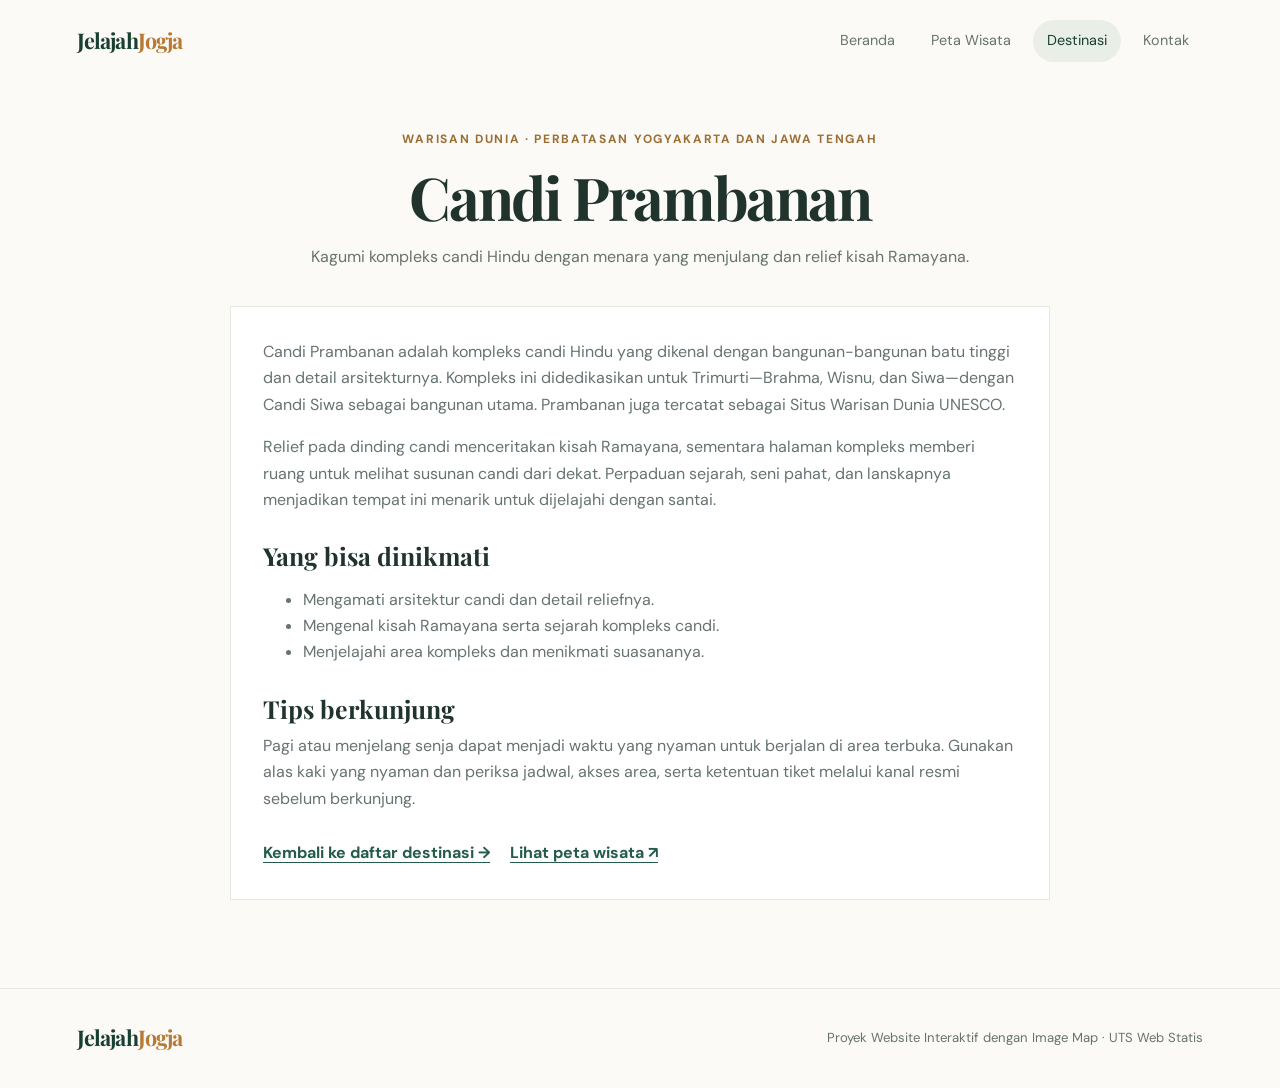
==== candi-prambanan.html @ 130a4364 "Publish Jelajah Jogja website Co-authored-by: Copilot <223556219+Copilot@users.noreply.github.com>" ====
<!doctype html>
<html lang="id">
<head>
  <meta charset="utf-8">
  <meta name="viewport" content="width=device-width, initial-scale=1">
  <meta name="description" content="Kenali Candi Prambanan, kompleks candi Hindu dengan arsitektur dan relief yang memukau.">
  <title>Jelajah Jogja — Candi Prambanan</title>
  <link rel="stylesheet" href="css/style.css">
</head>
<body>
  <header class="site-header">
    <a class="brand" href="index.html">Jelajah<span>Jogja</span></a>
    <nav aria-label="Navigasi utama">
      <a href="index.html">Beranda</a>
      <a href="peta.html">Peta Wisata</a>
      <a class="active" aria-current="page" href="destinasi.html">Destinasi</a>
      <a href="kontak.html">Kontak</a>
    </nav>
  </header>

  <main class="page-main">
    <section class="page-heading">
      <p class="eyebrow">Warisan dunia · Perbatasan Yogyakarta dan Jawa Tengah</p>
      <h1>Candi Prambanan</h1>
      <p>Kagumi kompleks candi Hindu dengan menara yang menjulang dan relief kisah Ramayana.</p>
    </section>

    <article class="destination-detail">
      <p>Candi Prambanan adalah kompleks candi Hindu yang dikenal dengan bangunan-bangunan batu tinggi dan detail arsitekturnya. Kompleks ini didedikasikan untuk Trimurti—Brahma, Wisnu, dan Siwa—dengan Candi Siwa sebagai bangunan utama. Prambanan juga tercatat sebagai Situs Warisan Dunia UNESCO.</p>
      <p>Relief pada dinding candi menceritakan kisah Ramayana, sementara halaman kompleks memberi ruang untuk melihat susunan candi dari dekat. Perpaduan sejarah, seni pahat, dan lanskapnya menjadikan tempat ini menarik untuk dijelajahi dengan santai.</p>

      <h2>Yang bisa dinikmati</h2>
      <ul>
        <li>Mengamati arsitektur candi dan detail reliefnya.</li>
        <li>Mengenal kisah Ramayana serta sejarah kompleks candi.</li>
        <li>Menjelajahi area kompleks dan menikmati suasananya.</li>
      </ul>

      <h2>Tips berkunjung</h2>
      <p>Pagi atau menjelang senja dapat menjadi waktu yang nyaman untuk berjalan di area terbuka. Gunakan alas kaki yang nyaman dan periksa jadwal, akses area, serta ketentuan tiket melalui kanal resmi sebelum berkunjung.</p>

      <p class="detail-actions">
        <a class="text-link" href="destinasi.html#prambanan">Kembali ke daftar destinasi <span aria-hidden="true">→</span></a>
        <a class="text-link" href="peta.html">Lihat peta wisata <span aria-hidden="true">↗</span></a>
      </p>
    </article>
  </main>

  <footer class="site-footer">
    <a class="brand" href="index.html">Jelajah<span>Jogja</span></a>
    <p>Proyek Website Interaktif dengan Image Map · UTS Web Statis</p>
  </footer>
</body>
</html>
---- css/style.css ----
@import url('https://fonts.googleapis.com/css2?family=DM+Sans:wght@400;500;600;700&family=Playfair+Display:wght@600;700&display=swap');

:root {
  color-scheme: light;
  --ink: #20342d;
  --muted: #66746d;
  --paper: #fbfaf6;
  --white: #fff;
  --green: #245c48;
  --green-dark: #183f32;
  --line: #e6e8df;
  --gold: #e7b958;
  --coral: #e8785c;
}

* {
  box-sizing: border-box;
}

html {
  scroll-behavior: smooth;
}

body {
  margin: 0;
  background: var(--paper);
  color: var(--ink);
  font-family: "DM Sans", Arial, sans-serif;
  line-height: 1.65;
}

a {
  color: inherit;
}

.site-header {
  min-height: 82px;
  padding: 0 max(6vw, 24px);
  display: flex;
  align-items: center;
  justify-content: space-between;
  gap: 24px;
  background: var(--paper);
}

.brand {
  color: var(--green-dark);
  font-family: "Playfair Display", Georgia, serif;
  font-size: 1.35rem;
  font-weight: 700;
  letter-spacing: -.04em;
  text-decoration: none;
  white-space: nowrap;
}

.brand span {
  color: #b87936;
}

nav {
  display: flex;
  flex-wrap: wrap;
  gap: 8px;
}

nav a {
  padding: 9px 14px;
  color: var(--muted);
  font-size: .9rem;
  text-decoration: none;
  border-radius: 999px;
}

nav a:hover,
nav a.active {
  color: var(--green-dark);
  background: #e9efe7;
}

.hero {
  min-height: 475px;
  padding: 56px max(9vw, 28px);
  display: grid;
  grid-template-columns: 1fr 1fr;
  align-items: center;
  gap: 48px;
  background: #eef1e8;
}

.hero-copy {
  max-width: 520px;
}

.eyebrow {
  margin: 0 0 12px;
  color: #9c6e36;
  font-size: .75rem;
  font-weight: 700;
  letter-spacing: .14em;
  text-transform: uppercase;
}

h1,
h2,
h3,
p {
  margin-top: 0;
}

h1,
h2 {
  font-family: "Playfair Display", Georgia, serif;
  line-height: 1.18;
}

.hero h1 {
  max-width: 530px;
  margin-bottom: 20px;
  font-size: clamp(2.7rem, 5vw, 4.5rem);
  letter-spacing: -.045em;
}

.hero-copy > p:not(.eyebrow) {
  max-width: 470px;
  margin-bottom: 28px;
  color: var(--muted);
}

.hero-image {
  width: 100%;
  max-height: 330px;
  object-fit: cover;
  border-radius: 46% 46% 12px 12px;
  box-shadow: 0 20px 50px #234d3924;
}

.button {
  display: inline-flex;
  align-items: center;
  gap: 14px;
  padding: 13px 20px;
  border: 0;
  border-radius: 4px;
  background: var(--green);
  color: var(--white);
  font: inherit;
  font-weight: 600;
  text-decoration: none;
  cursor: pointer;
}

.button:hover {
  background: var(--green-dark);
}

.button-light {
  background: #f9f7ef;
  color: var(--green-dark);
}

.button-light:hover {
  background: var(--white);
}

.section,
.feature-grid,
.cta-band,
.page-main {
  width: min(1120px, calc(100% - 48px));
  margin-right: auto;
  margin-left: auto;
}

.intro {
  padding-top: 82px;
  padding-bottom: 28px;
  display: grid;
  grid-template-columns: .9fr 1.1fr;
  gap: 60px;
  align-items: end;
}

.intro h2,
.map-note h2,
.table-section h2,
.contact-aside h2 {
  margin-bottom: 0;
  font-size: clamp(1.8rem, 3vw, 2.5rem);
}

.intro > p {
  margin-bottom: 4px;
  color: var(--muted);
}

.feature-grid {
  padding: 20px 0 82px;
  display: grid;
  grid-template-columns: repeat(3, 1fr);
  gap: 18px;
}

.feature-card {
  padding: 27px;
  background: var(--white);
  border: 1px solid var(--line);
}

.feature-number {
  color: #b87936;
  font-size: .8rem;
  font-weight: 700;
}

.feature-card h3 {
  margin: 20px 0 8px;
  font-family: "Playfair Display", Georgia, serif;
  font-size: 1.35rem;
}

.feature-card p {
  margin-bottom: 0;
  color: var(--muted);
  font-size: .93rem;
}

.cta-band {
  margin-bottom: 80px;
  padding: 34px 40px;
  display: flex;
  align-items: center;
  justify-content: space-between;
  gap: 24px;
  background: var(--green-dark);
  color: var(--white);
}

.cta-band .eyebrow {
  color: #eac57c;
}

.cta-band h2 {
  max-width: 600px;
  margin-bottom: 0;
  font-size: 1.8rem;
}

.site-footer {
  min-height: 100px;
  padding: 24px max(6vw, 24px);
  display: flex;
  align-items: center;
  justify-content: space-between;
  gap: 20px;
  border-top: 1px solid var(--line);
}

.site-footer p {
  margin: 0;
  color: var(--muted);
  font-size: .82rem;
}

.page-main {
  padding-top: 48px;
  padding-bottom: 88px;
}

.page-heading {
  max-width: 720px;
  margin: 0 auto 36px;
  text-align: center;
}

.page-heading h1 {
  margin-bottom: 12px;
  font-size: clamp(2.4rem, 5vw, 3.7rem);
  letter-spacing: -.04em;
}

.page-heading > p:last-child {
  margin-bottom: 0;
  color: var(--muted);
}

.map-panel {
  padding: 18px;
  background: var(--white);
  border: 1px solid var(--line);
}

.map-scroll {
  overflow-x: auto;
}

.map-image {
  display: block;
  width: 900px;
  height: 520px;
  max-width: none;
}

.map-hint {
  margin: 16px 8px;
  color: var(--muted);
  font-size: .9rem;
}

.map-hint span {
  color: var(--coral);
}

.map-legend {
  padding: 16px 8px 4px;
  display: flex;
  flex-wrap: wrap;
  gap: 12px 24px;
  border-top: 1px solid var(--line);
}

.map-legend a {
  display: inline-flex;
  align-items: center;
  gap: 9px;
  font-size: .9rem;
  text-decoration: none;
}

.map-legend a:hover,
.text-link:hover,
.page-links a:hover {
  color: #a36126;
}

.legend-dot {
  width: 12px;
  height: 12px;
  border-radius: 50%;
}

.coral {
  background: var(--coral);
}

.gold {
  background: var(--gold);
}

.green {
  background: #39866b;
}

.map-note {
  padding-top: 48px;
}

.map-note ol {
  padding-left: 22px;
  color: var(--muted);
}

.map-note li {
  padding: 3px 0;
}

.text-link {
  color: var(--green);
  font-weight: 700;
  text-decoration-thickness: 1px;
  text-underline-offset: 4px;
}

.destination-list {
  display: grid;
  gap: 18px;
}

.destination-card {
  display: grid;
  grid-template-columns: 300px 1fr;
  min-height: 260px;
  scroll-margin-top: 24px;
  background: var(--white);
  border: 1px solid var(--line);
}

.destination-card > img {
  width: 100%;
  height: 100%;
  min-height: 260px;
  object-fit: cover;
}

.destination-copy {
  padding: 26px 32px;
}

.destination-copy h2 {
  margin-bottom: 10px;
  font-size: 1.8rem;
}

.destination-copy > p:not(.eyebrow),
.destination-copy ul {
  color: var(--muted);
  font-size: .92rem;
}

.destination-copy ul {
  padding-left: 20px;
}

.destination-detail {
  max-width: 820px;
  margin: 0 auto;
  padding: 32px;
  background: var(--white);
  border: 1px solid var(--line);
}

.destination-detail h2 {
  margin: 28px 0 10px;
  font-size: 1.55rem;
}

.destination-detail p,
.destination-detail ul {
  color: var(--muted);
}

.destination-detail .detail-actions {
  margin: 28px 0 0;
  display: flex;
  flex-wrap: wrap;
  gap: 20px;
}

.table-section {
  padding-top: 70px;
}

.table-section h2 {
  margin-bottom: 22px;
}

.table-wrap {
  overflow-x: auto;
}

table {
  width: 100%;
  border-collapse: collapse;
  background: var(--white);
  text-align: left;
}

th,
td {
  padding: 14px 16px;
  border: 1px solid var(--line);
}

th {
  background: #e9efe7;
  color: var(--green-dark);
  font-size: .88rem;
}

td {
  color: var(--muted);
  font-size: .9rem;
}

.table-note,
.form-note {
  margin: 12px 0 0;
  color: var(--muted);
  font-size: .82rem;
}

.contact-layout {
  display: grid;
  grid-template-columns: 1.35fr .8fr;
  gap: 24px;
  align-items: start;
}

.contact-form,
.contact-aside {
  padding: 30px;
  background: var(--white);
  border: 1px solid var(--line);
}

.form-row {
  margin: 0 0 20px;
  padding: 0;
  border: 0;
}

.form-row > label,
.form-row legend {
  display: block;
  margin-bottom: 7px;
  color: var(--ink);
  font-size: .9rem;
  font-weight: 700;
}

.form-row input:not([type="radio"]),
.form-row select,
.form-row textarea {
  width: 100%;
  padding: 12px 13px;
  border: 1px solid #d8ddd3;
  border-radius: 3px;
  background: #fdfdfb;
  color: var(--ink);
  font: inherit;
}

.form-row textarea {
  resize: vertical;
}

.form-row input:focus,
.form-row select:focus,
.form-row textarea:focus {
  outline: 2px solid #98b7a5;
  outline-offset: 1px;
}

.choice {
  display: inline-flex !important;
  align-items: center;
  gap: 8px;
  margin: 4px 16px 0 0;
  color: var(--muted) !important;
  font-weight: 400 !important;
}

.contact-aside {
  background: #eef1e8;
}

.contact-aside h2 {
  margin-bottom: 14px;
}

.contact-aside > p:not(.eyebrow) {
  color: var(--muted);
}

.aside-divider {
  height: 1px;
  margin: 25px 0;
  background: #d7ddd2;
}

.contact-aside h3 {
  margin-bottom: 8px;
  font-size: 1rem;
}

.page-links {
  padding-left: 18px;
}

.page-links li {
  padding: 3px 0;
}

.page-links a {
  color: var(--green);
  text-underline-offset: 3px;
}

@media (max-width: 760px) {
  .site-header {
    padding-top: 14px;
    padding-bottom: 14px;
    align-items: flex-start;
    flex-direction: column;
    gap: 8px;
  }

  nav {
    gap: 2px;
  }

  nav a {
    padding: 7px 10px;
    font-size: .83rem;
  }

  .hero {
    padding: 48px 24px;
    grid-template-columns: 1fr;
    gap: 30px;
  }

  .hero-image {
    max-height: 260px;
  }

  .intro {
    padding-top: 56px;
    grid-template-columns: 1fr;
    gap: 16px;
  }

  .feature-grid {
    padding-bottom: 56px;
    grid-template-columns: 1fr;
  }

  .cta-band {
    margin-bottom: 56px;
    padding: 28px;
    align-items: flex-start;
    flex-direction: column;
  }

  .destination-card {
    grid-template-columns: 1fr;
  }

  .destination-card > img {
    height: 210px;
    min-height: 0;
  }

  .destination-copy {
    padding: 22px;
  }

  .destination-detail {
    padding: 22px;
  }

  .contact-layout {
    grid-template-columns: 1fr;
  }

  .contact-form,
  .contact-aside {
    padding: 22px;
  }

  .site-footer {
    align-items: flex-start;
    flex-direction: column;
  }
}
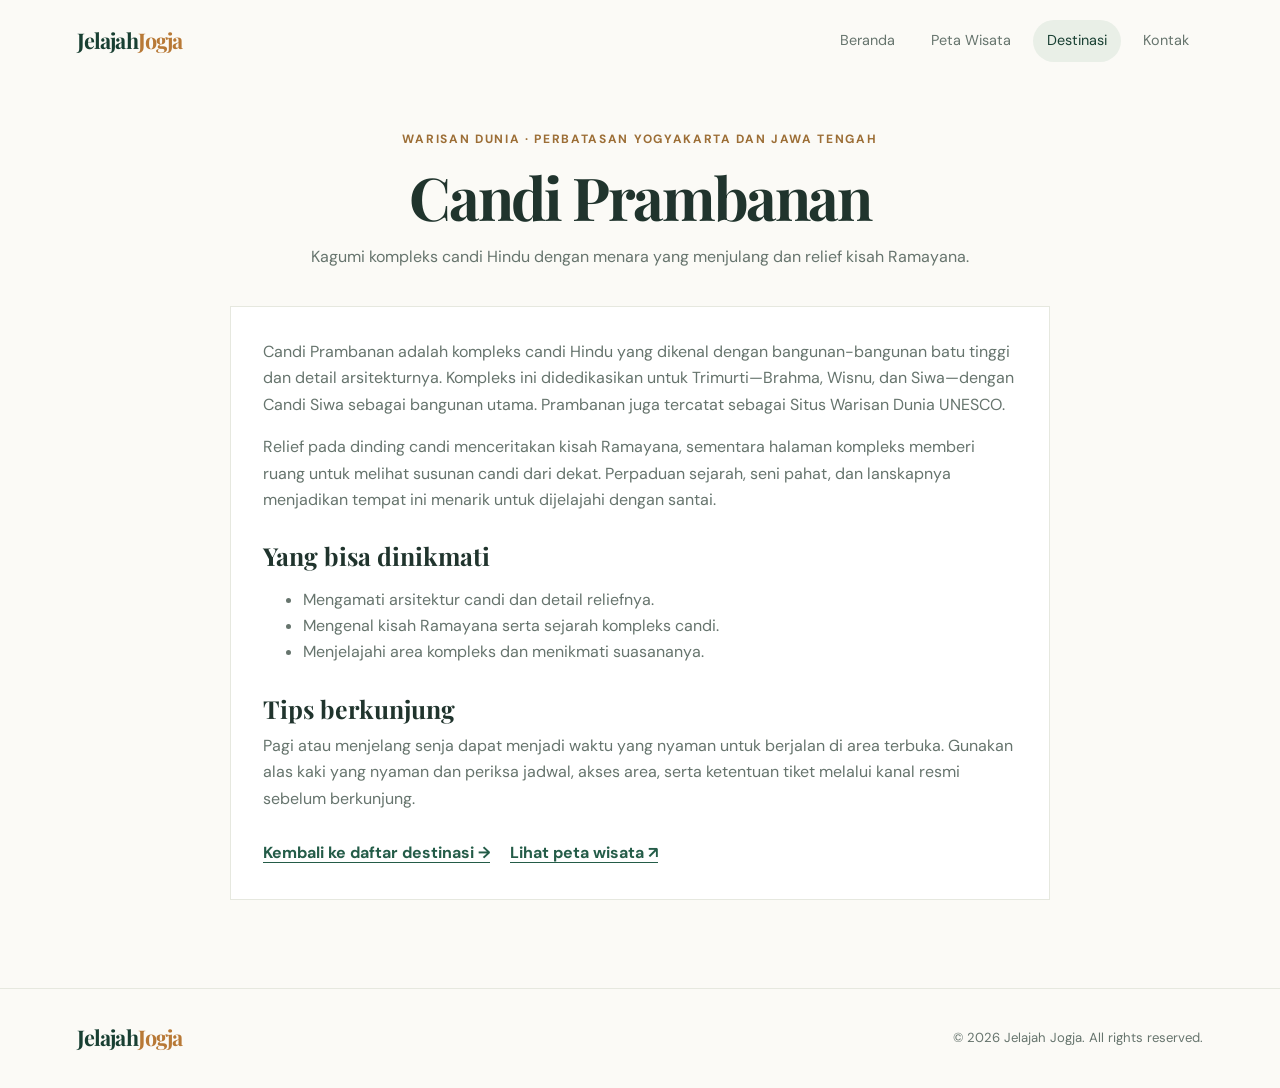
==== commit 1a35d0a1: "Update Jelajah Jogja website Co-authored-by: Copilot <223556219+Copilot@users.noreply.github.com>" ====
--- a/candi-prambanan.html
+++ b/candi-prambanan.html
@@ -48,7 +48,7 @@
 
   <footer class="site-footer">
     <a class="brand" href="index.html">Jelajah<span>Jogja</span></a>
-    <p>Proyek Website Interaktif dengan Image Map · UTS Web Statis</p>
+    <p>&copy; 2026 Jelajah Jogja. All rights reserved.</p>
   </footer>
 </body>
 </html>
--- a/css/style.css
+++ b/css/style.css
@@ -1,4 +1,4 @@
-@import url('https://fonts.googleapis.com/css2?family=DM+Sans:wght@400;500;600;700&family=Playfair+Display:wght@600;700&display=swap');
+﻿@import url('https://fonts.googleapis.com/css2?family=DM+Sans:wght@400;500;600;700&family=Playfair+Display:wght@600;700&display=swap');
 
 :root {
   color-scheme: light;
@@ -13,14 +13,8 @@
   --coral: #e8785c;
 }
 
-* {
-  box-sizing: border-box;
-}
-
-html {
-  scroll-behavior: smooth;
-}
-
+* { box-sizing: border-box; }
+html { scroll-behavior: smooth; }
 body {
   margin: 0;
   background: var(--paper);
@@ -28,19 +22,29 @@
   font-family: "DM Sans", Arial, sans-serif;
   line-height: 1.65;
 }
-
-a {
-  color: inherit;
-}
-
-.site-header {
+a { color: inherit; }
+img { display: block; max-width: 100%; }
+
+.site-header,
+.site-footer {
   min-height: 82px;
   padding: 0 max(6vw, 24px);
   display: flex;
   align-items: center;
   justify-content: space-between;
   gap: 24px;
-  background: var(--paper);
+}
+.site-header { background: var(--paper); }
+.site-footer {
+  min-height: 100px;
+  padding-top: 24px;
+  padding-bottom: 24px;
+  border-top: 1px solid var(--line);
+}
+.site-footer p {
+  margin: 0;
+  color: var(--muted);
+  font-size: .82rem;
 }
 
 .brand {
@@ -52,17 +56,13 @@
   text-decoration: none;
   white-space: nowrap;
 }
-
-.brand span {
-  color: #b87936;
-}
+.brand span { color: #b87936; }
 
 nav {
   display: flex;
   flex-wrap: wrap;
   gap: 8px;
 }
-
 nav a {
   padding: 9px 14px;
   color: var(--muted);
@@ -70,7 +70,6 @@
   text-decoration: none;
   border-radius: 999px;
 }
-
 nav a:hover,
 nav a.active {
   color: var(--green-dark);
@@ -86,11 +85,7 @@
   gap: 48px;
   background: #eef1e8;
 }
-
-.hero-copy {
-  max-width: 520px;
-}
-
+.hero-copy { max-width: 520px; }
 .eyebrow {
   margin: 0 0 12px;
   color: #9c6e36;
@@ -100,32 +95,22 @@
   text-transform: uppercase;
 }
 
-h1,
-h2,
-h3,
-p {
-  margin-top: 0;
-}
-
-h1,
-h2 {
+h1, h2, h3, p { margin-top: 0; }
+h1, h2 {
   font-family: "Playfair Display", Georgia, serif;
   line-height: 1.18;
 }
-
 .hero h1 {
   max-width: 530px;
   margin-bottom: 20px;
   font-size: clamp(2.7rem, 5vw, 4.5rem);
   letter-spacing: -.045em;
 }
-
 .hero-copy > p:not(.eyebrow) {
   max-width: 470px;
   margin-bottom: 28px;
   color: var(--muted);
 }
-
 .hero-image {
   width: 100%;
   max-height: 330px;
@@ -148,27 +133,20 @@
   text-decoration: none;
   cursor: pointer;
 }
-
-.button:hover {
-  background: var(--green-dark);
-}
-
+.button:hover { background: var(--green-dark); }
 .button-light {
   background: #f9f7ef;
   color: var(--green-dark);
 }
-
-.button-light:hover {
-  background: var(--white);
-}
+.button-light:hover { background: var(--white); }
 
 .section,
 .feature-grid,
 .cta-band,
 .page-main {
   width: min(1120px, calc(100% - 48px));
+  margin-left: auto;
   margin-right: auto;
-  margin-left: auto;
 }
 
 .intro {
@@ -179,7 +157,6 @@
   gap: 60px;
   align-items: end;
 }
-
 .intro h2,
 .map-note h2,
 .table-section h2,
@@ -187,11 +164,7 @@
   margin-bottom: 0;
   font-size: clamp(1.8rem, 3vw, 2.5rem);
 }
-
-.intro > p {
-  margin-bottom: 4px;
-  color: var(--muted);
-}
+.intro > p { margin-bottom: 4px; color: var(--muted); }
 
 .feature-grid {
   padding: 20px 0 82px;
@@ -199,25 +172,21 @@
   grid-template-columns: repeat(3, 1fr);
   gap: 18px;
 }
-
 .feature-card {
   padding: 27px;
   background: var(--white);
   border: 1px solid var(--line);
 }
-
 .feature-number {
   color: #b87936;
   font-size: .8rem;
   font-weight: 700;
 }
-
 .feature-card h3 {
   margin: 20px 0 8px;
   font-family: "Playfair Display", Georgia, serif;
   font-size: 1.35rem;
 }
-
 .feature-card p {
   margin-bottom: 0;
   color: var(--muted);
@@ -234,50 +203,27 @@
   background: var(--green-dark);
   color: var(--white);
 }
-
-.cta-band .eyebrow {
-  color: #eac57c;
-}
-
+.cta-band .eyebrow { color: #eac57c; }
 .cta-band h2 {
   max-width: 600px;
   margin-bottom: 0;
   font-size: 1.8rem;
 }
 
-.site-footer {
-  min-height: 100px;
-  padding: 24px max(6vw, 24px);
-  display: flex;
-  align-items: center;
-  justify-content: space-between;
-  gap: 20px;
-  border-top: 1px solid var(--line);
-}
-
-.site-footer p {
-  margin: 0;
-  color: var(--muted);
-  font-size: .82rem;
-}
-
 .page-main {
   padding-top: 48px;
   padding-bottom: 88px;
 }
-
 .page-heading {
   max-width: 720px;
   margin: 0 auto 36px;
   text-align: center;
 }
-
 .page-heading h1 {
   margin-bottom: 12px;
   font-size: clamp(2.4rem, 5vw, 3.7rem);
   letter-spacing: -.04em;
 }
-
 .page-heading > p:last-child {
   margin-bottom: 0;
   color: var(--muted);
@@ -288,28 +234,19 @@
   background: var(--white);
   border: 1px solid var(--line);
 }
-
-.map-scroll {
-  overflow-x: auto;
-}
-
+.map-scroll { overflow-x: auto; }
 .map-image {
   display: block;
   width: 900px;
   height: 520px;
   max-width: none;
 }
-
 .map-hint {
   margin: 16px 8px;
   color: var(--muted);
   font-size: .9rem;
 }
-
-.map-hint span {
-  color: var(--coral);
-}
-
+.map-hint span { color: var(--coral); }
 .map-legend {
   padding: 16px 8px 4px;
   display: flex;
@@ -317,7 +254,6 @@
   gap: 12px 24px;
   border-top: 1px solid var(--line);
 }
-
 .map-legend a {
   display: inline-flex;
   align-items: center;
@@ -325,44 +261,24 @@
   font-size: .9rem;
   text-decoration: none;
 }
-
 .map-legend a:hover,
 .text-link:hover,
-.page-links a:hover {
-  color: #a36126;
-}
-
+.page-links a:hover { color: #a36126; }
 .legend-dot {
   width: 12px;
   height: 12px;
   border-radius: 50%;
 }
-
-.coral {
-  background: var(--coral);
-}
-
-.gold {
-  background: var(--gold);
-}
-
-.green {
-  background: #39866b;
-}
-
-.map-note {
-  padding-top: 48px;
-}
-
+.coral { background: var(--coral); }
+.gold { background: var(--gold); }
+.green { background: #39866b; }
+
+.map-note { padding-top: 48px; }
 .map-note ol {
   padding-left: 22px;
   color: var(--muted);
 }
-
-.map-note li {
-  padding: 3px 0;
-}
-
+.map-note li { padding: 3px 0; }
 .text-link {
   color: var(--green);
   font-weight: 700;
@@ -370,11 +286,7 @@
   text-underline-offset: 4px;
 }
 
-.destination-list {
-  display: grid;
-  gap: 18px;
-}
-
+.destination-list { display: grid; gap: 18px; }
 .destination-card {
   display: grid;
   grid-template-columns: 300px 1fr;
@@ -383,32 +295,23 @@
   background: var(--white);
   border: 1px solid var(--line);
 }
-
 .destination-card > img {
   width: 100%;
   height: 100%;
   min-height: 260px;
   object-fit: cover;
 }
-
-.destination-copy {
-  padding: 26px 32px;
-}
-
+.destination-copy { padding: 26px 32px; }
 .destination-copy h2 {
   margin-bottom: 10px;
   font-size: 1.8rem;
 }
-
 .destination-copy > p:not(.eyebrow),
 .destination-copy ul {
   color: var(--muted);
   font-size: .92rem;
 }
-
-.destination-copy ul {
-  padding-left: 20px;
-}
+.destination-copy ul { padding-left: 20px; }
 
 .destination-detail {
   max-width: 820px;
@@ -417,17 +320,12 @@
   background: var(--white);
   border: 1px solid var(--line);
 }
-
 .destination-detail h2 {
   margin: 28px 0 10px;
   font-size: 1.55rem;
 }
-
 .destination-detail p,
-.destination-detail ul {
-  color: var(--muted);
-}
-
+.destination-detail ul { color: var(--muted); }
 .destination-detail .detail-actions {
   margin: 28px 0 0;
   display: flex;
@@ -435,16 +333,14 @@
   gap: 20px;
 }
 
-.table-section {
-  padding-top: 70px;
-}
-
-.table-section h2 {
-  margin-bottom: 22px;
-}
-
-.table-wrap {
-  overflow-x: auto;
+.table-section { padding-top: 70px; }
+.table-section h2 { margin-bottom: 22px; }
+.table-wrap { overflow-x: auto; }
+.table-note,
+.form-note {
+  margin: 12px 0 0;
+  color: var(--muted);
+  font-size: .82rem;
 }
 
 table {
@@ -453,29 +349,19 @@
   background: var(--white);
   text-align: left;
 }
-
 th,
 td {
   padding: 14px 16px;
   border: 1px solid var(--line);
 }
-
 th {
   background: #e9efe7;
   color: var(--green-dark);
   font-size: .88rem;
 }
-
 td {
   color: var(--muted);
   font-size: .9rem;
-}
-
-.table-note,
-.form-note {
-  margin: 12px 0 0;
-  color: var(--muted);
-  font-size: .82rem;
 }
 
 .contact-layout {
@@ -484,20 +370,17 @@
   gap: 24px;
   align-items: start;
 }
-
 .contact-form,
 .contact-aside {
   padding: 30px;
   background: var(--white);
   border: 1px solid var(--line);
 }
-
 .form-row {
   margin: 0 0 20px;
   padding: 0;
   border: 0;
 }
-
 .form-row > label,
 .form-row legend {
   display: block;
@@ -506,7 +389,6 @@
   font-size: .9rem;
   font-weight: 700;
 }
-
 .form-row input:not([type="radio"]),
 .form-row select,
 .form-row textarea {
@@ -518,18 +400,13 @@
   color: var(--ink);
   font: inherit;
 }
-
-.form-row textarea {
-  resize: vertical;
-}
-
+.form-row textarea { resize: vertical; }
 .form-row input:focus,
 .form-row select:focus,
 .form-row textarea:focus {
   outline: 2px solid #98b7a5;
   outline-offset: 1px;
 }
-
 .choice {
   display: inline-flex !important;
   align-items: center;
@@ -542,34 +419,19 @@
 .contact-aside {
   background: #eef1e8;
 }
-
-.contact-aside h2 {
-  margin-bottom: 14px;
-}
-
-.contact-aside > p:not(.eyebrow) {
-  color: var(--muted);
-}
-
+.contact-aside h2 { margin-bottom: 14px; }
+.contact-aside > p:not(.eyebrow) { color: var(--muted); }
 .aside-divider {
   height: 1px;
   margin: 25px 0;
   background: #d7ddd2;
 }
-
 .contact-aside h3 {
   margin-bottom: 8px;
   font-size: 1rem;
 }
-
-.page-links {
-  padding-left: 18px;
-}
-
-.page-links li {
-  padding: 3px 0;
-}
-
+.page-links { padding-left: 18px; }
+.page-links li { padding: 3px 0; }
 .page-links a {
   color: var(--green);
   text-underline-offset: 3px;
@@ -583,11 +445,7 @@
     flex-direction: column;
     gap: 8px;
   }
-
-  nav {
-    gap: 2px;
-  }
-
+  nav { gap: 2px; }
   nav a {
     padding: 7px 10px;
     font-size: .83rem;
@@ -598,22 +456,17 @@
     grid-template-columns: 1fr;
     gap: 30px;
   }
-
-  .hero-image {
-    max-height: 260px;
-  }
+  .hero-image { max-height: 260px; }
 
   .intro {
     padding-top: 56px;
     grid-template-columns: 1fr;
     gap: 16px;
   }
-
   .feature-grid {
     padding-bottom: 56px;
     grid-template-columns: 1fr;
   }
-
   .cta-band {
     margin-bottom: 56px;
     padding: 28px;
@@ -621,32 +474,16 @@
     flex-direction: column;
   }
 
-  .destination-card {
-    grid-template-columns: 1fr;
-  }
-
+  .destination-card { grid-template-columns: 1fr; }
   .destination-card > img {
     height: 210px;
     min-height: 0;
   }
-
-  .destination-copy {
-    padding: 22px;
-  }
-
-  .destination-detail {
-    padding: 22px;
-  }
-
-  .contact-layout {
-    grid-template-columns: 1fr;
-  }
-
+  .destination-copy { padding: 22px; }
+  .destination-detail { padding: 22px; }
+  .contact-layout { grid-template-columns: 1fr; }
   .contact-form,
-  .contact-aside {
-    padding: 22px;
-  }
-
+  .contact-aside { padding: 22px; }
   .site-footer {
     align-items: flex-start;
     flex-direction: column;
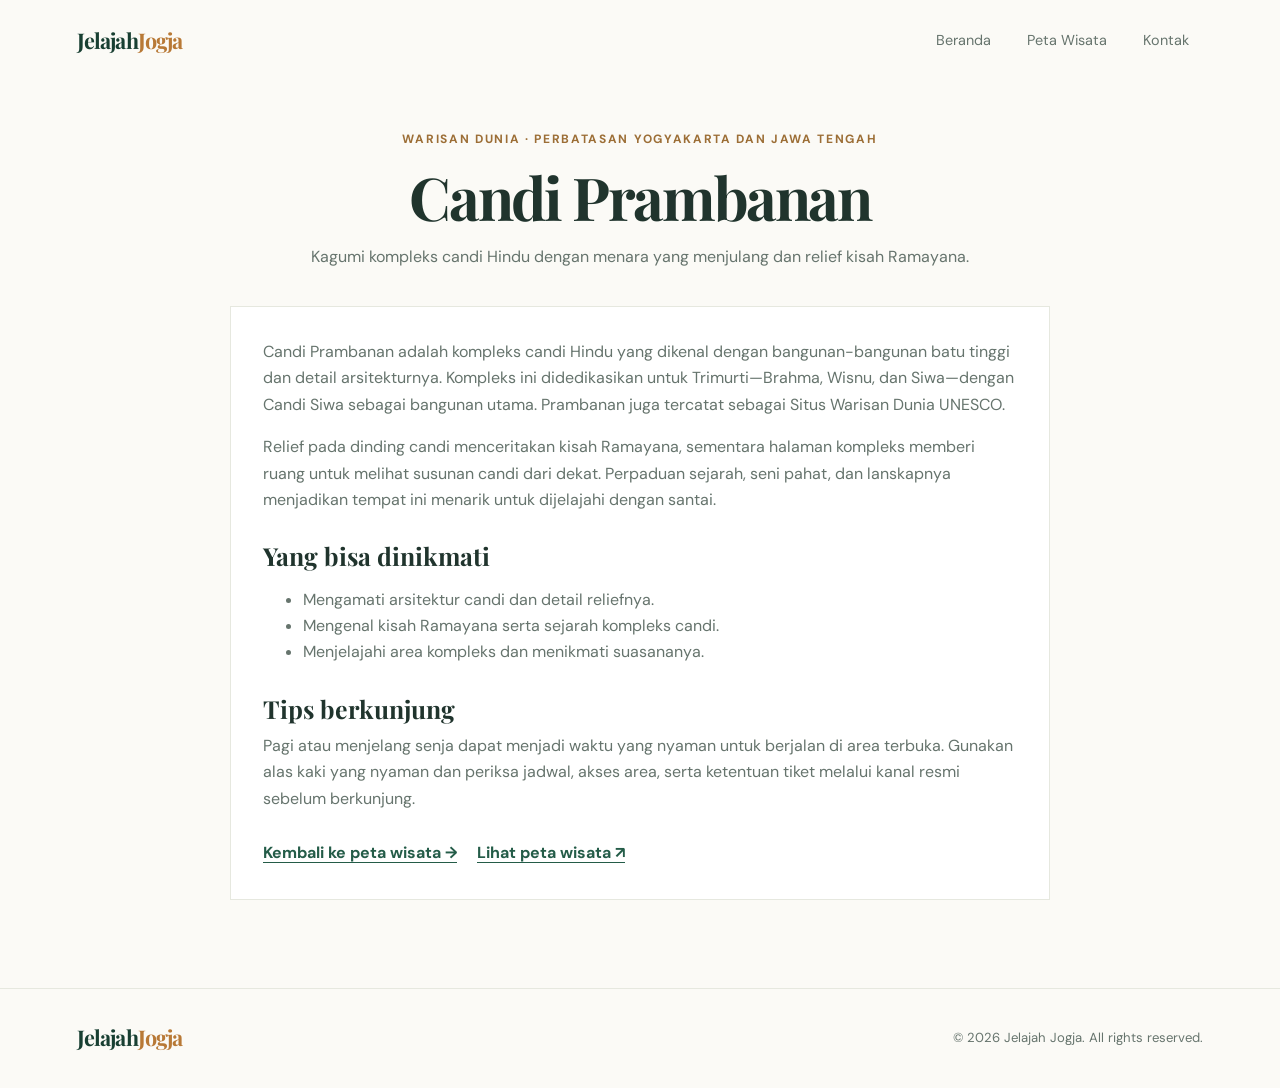
==== commit 38a0a67f: "Move destination content to peta page Co-authored-by: Copilot <223556219+Copilot@users.noreply.githu" ====
--- a/candi-prambanan.html
+++ b/candi-prambanan.html
@@ -13,7 +13,6 @@
     <nav aria-label="Navigasi utama">
       <a href="index.html">Beranda</a>
       <a href="peta.html">Peta Wisata</a>
-      <a class="active" aria-current="page" href="destinasi.html">Destinasi</a>
       <a href="kontak.html">Kontak</a>
     </nav>
   </header>
@@ -40,7 +39,7 @@
       <p>Pagi atau menjelang senja dapat menjadi waktu yang nyaman untuk berjalan di area terbuka. Gunakan alas kaki yang nyaman dan periksa jadwal, akses area, serta ketentuan tiket melalui kanal resmi sebelum berkunjung.</p>
 
       <p class="detail-actions">
-        <a class="text-link" href="destinasi.html#prambanan">Kembali ke daftar destinasi <span aria-hidden="true">→</span></a>
+        <a class="text-link" href="peta.html#prambanan">Kembali ke peta wisata <span aria-hidden="true">→</span></a>
         <a class="text-link" href="peta.html">Lihat peta wisata <span aria-hidden="true">↗</span></a>
       </p>
     </article>
